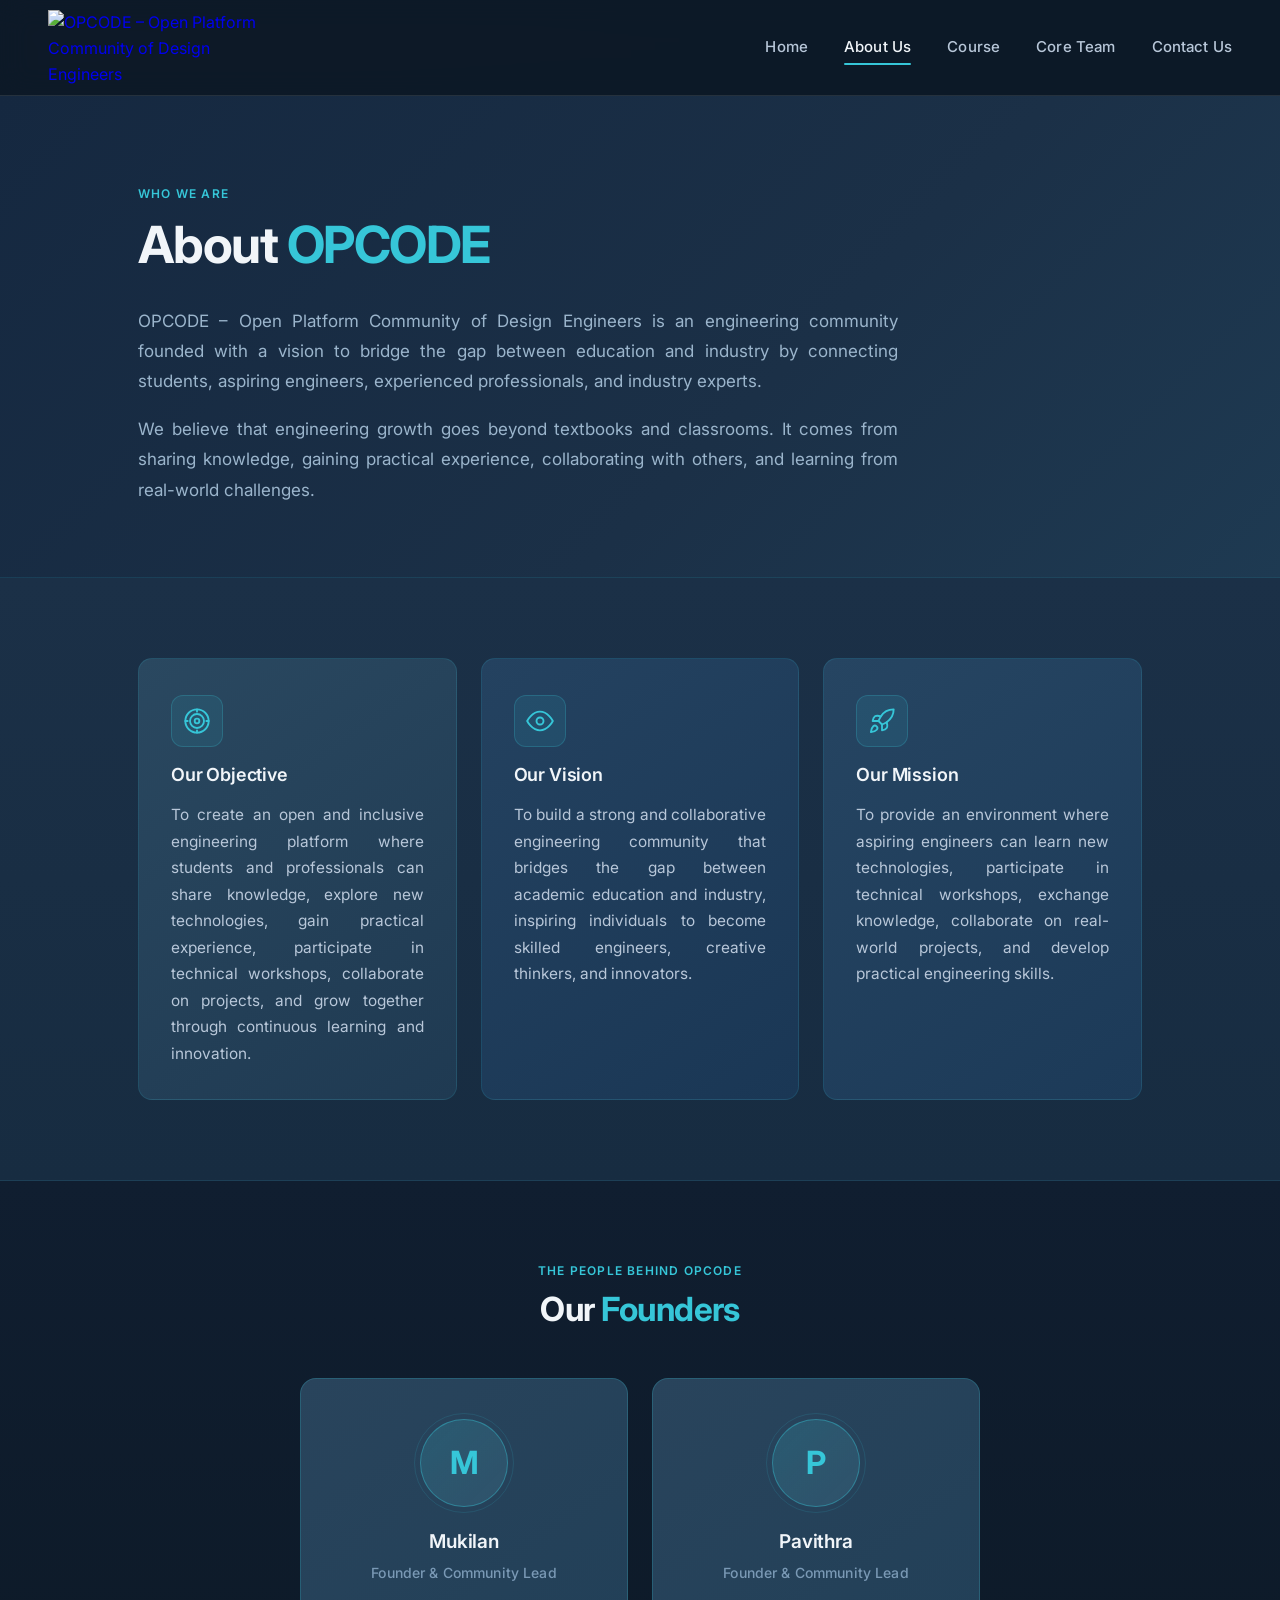
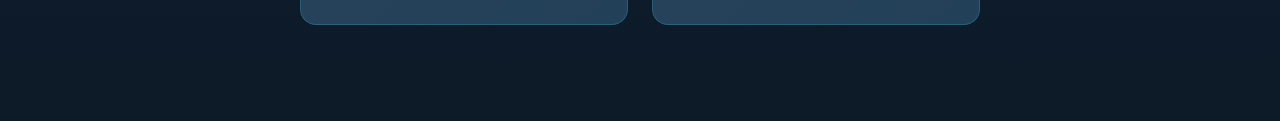
==== about.html @ ceae3b2b "Add files via upload" ====
<!DOCTYPE html>
<html lang="en">
<head>
  <meta charset="UTF-8">
  <meta name="viewport" content="width=device-width, initial-scale=1.0">
  <title>About Us – OPCODE | Open Platform Community of Design Engineers</title>
  <meta name="description" content="Learn about OPCODE – our mission, vision, objective, and the founders behind this engineering community.">

  <!-- Inter Font -->
  <link rel="preconnect" href="https://fonts.googleapis.com">
  <link rel="preconnect" href="https://fonts.gstatic.com" crossorigin>
  <link href="https://fonts.googleapis.com/css2?family=Inter:wght@400;500;600;700&display=swap" rel="stylesheet">

  <!-- Shared Stylesheet -->
  <link rel="stylesheet" href="styles.css">
  <!-- About Page Styles -->
  <link rel="stylesheet" href="about.css">
</head>
<body>

  <!-- ============================================================
       HEADER – Identical to homepage
       ============================================================ -->
  <header class="site-header" id="header">
    <div class="header-container">
      <!-- Logo links back to homepage -->
      <a href="index.html" class="logo-link" aria-label="OPCODE Homepage">
        <img src="assets/opcode-logo-new.png" alt="OPCODE – Open Platform Community of Design Engineers" class="header-logo" width="2172" height="724">
      </a>

      <!-- Desktop Navigation -->
      <nav class="main-nav" aria-label="Main Navigation">
        <ul class="nav-list">
          <li class="nav-item"><a href="index.html" class="nav-link">Home</a></li>
          <li class="nav-item"><a href="about.html" class="nav-link active">About Us</a></li>
          <li class="nav-item"><a href="#course" class="nav-link">Course</a></li>
          <li class="nav-item"><a href="#core-team" class="nav-link">Core Team</a></li>
          <li class="nav-item"><a href="#contact-us" class="nav-link">Contact Us</a></li>
        </ul>
      </nav>

      <!-- Mobile Hamburger Toggle -->
      <button class="mobile-menu-btn" id="mobileMenuBtn" aria-label="Toggle navigation menu" aria-expanded="false" aria-controls="mobileNav">
        <span class="hamburger-bar"></span>
        <span class="hamburger-bar"></span>
        <span class="hamburger-bar"></span>
      </button>
    </div>

    <!-- Mobile Navigation Drawer -->
    <nav class="mobile-nav" id="mobileNav" aria-label="Mobile Navigation" hidden>
      <ul class="mobile-nav-list">
        <li><a href="index.html" class="mobile-nav-link">Home</a></li>
        <li><a href="about.html" class="mobile-nav-link active">About Us</a></li>
        <li><a href="#course" class="mobile-nav-link">Course</a></li>
        <li><a href="#core-team" class="mobile-nav-link">Core Team</a></li>
        <li><a href="#contact-us" class="mobile-nav-link">Contact Us</a></li>
      </ul>
    </nav>
  </header>

  <!-- ============================================================
       MAIN CONTENT
       ============================================================ -->
  <main class="about-main">

    <!-- --------------------------------------------------------
         PAGE HERO – Page title band
         -------------------------------------------------------- -->
    <section class="about-hero" aria-label="About OPCODE">
      <div class="about-container">
        <span class="section-eyebrow">Who We Are</span>
        <h1 class="about-page-title">About <span class="cyan-accent">OPCODE</span></h1>
        <p class="about-intro-text">
          OPCODE – Open Platform Community of Design Engineers is an engineering community founded
          with a vision to bridge the gap between education and industry by connecting students,
          aspiring engineers, experienced professionals, and industry experts.
        </p>
        <p class="about-intro-text">
          We believe that engineering growth goes beyond textbooks and classrooms. It comes from
          sharing knowledge, gaining practical experience, collaborating with others, and learning
          from real-world challenges.
        </p>
      </div>
    </section>

    <!-- --------------------------------------------------------
         OVM CARDS – Objective · Vision · Mission
         -------------------------------------------------------- -->
    <section class="ovm-section" aria-label="Our Objective, Vision and Mission">
      <div class="about-container">
        <div class="ovm-grid">

          <!-- Objective -->
          <article class="ovm-card">
            <div class="ovm-icon-wrap" aria-hidden="true">
              <!-- Target / Crosshair icon -->
              <svg xmlns="http://www.w3.org/2000/svg" viewBox="0 0 24 24" fill="none" stroke="currentColor" stroke-width="1.6" stroke-linecap="round" stroke-linejoin="round" width="28" height="28">
                <circle cx="12" cy="12" r="10"/>
                <circle cx="12" cy="12" r="6"/>
                <circle cx="12" cy="12" r="2"/>
                <line x1="12" y1="2" x2="12" y2="4"/>
                <line x1="12" y1="20" x2="12" y2="22"/>
                <line x1="2" y1="12" x2="4" y2="12"/>
                <line x1="20" y1="12" x2="22" y2="12"/>
              </svg>
            </div>
            <h2 class="ovm-heading">Our Objective</h2>
            <p class="ovm-body">
              To create an open and inclusive engineering platform where students and professionals
              can share knowledge, explore new technologies, gain practical experience, participate
              in technical workshops, collaborate on projects, and grow together through continuous
              learning and innovation.
            </p>
          </article>

          <!-- Vision -->
          <article class="ovm-card">
            <div class="ovm-icon-wrap" aria-hidden="true">
              <!-- Eye / Vision icon -->
              <svg xmlns="http://www.w3.org/2000/svg" viewBox="0 0 24 24" fill="none" stroke="currentColor" stroke-width="1.6" stroke-linecap="round" stroke-linejoin="round" width="28" height="28">
                <path d="M1 12s4-8 11-8 11 8 11 8-4 8-11 8-11-8-11-8z"/>
                <circle cx="12" cy="12" r="3"/>
              </svg>
            </div>
            <h2 class="ovm-heading">Our Vision</h2>
            <p class="ovm-body">
              To build a strong and collaborative engineering community that bridges the gap between
              academic education and industry, inspiring individuals to become skilled engineers,
              creative thinkers, and innovators.
            </p>
          </article>

          <!-- Mission -->
          <article class="ovm-card">
            <div class="ovm-icon-wrap" aria-hidden="true">
              <!-- Rocket / Mission icon -->
              <svg xmlns="http://www.w3.org/2000/svg" viewBox="0 0 24 24" fill="none" stroke="currentColor" stroke-width="1.6" stroke-linecap="round" stroke-linejoin="round" width="28" height="28">
                <path d="M4.5 16.5c-1.5 1.26-2 5-2 5s3.74-.5 5-2c.71-.84.7-2.13-.09-2.91a2.18 2.18 0 0 0-2.91-.09z"/>
                <path d="m12 15-3-3a22 22 0 0 1 2-3.95A12.88 12.88 0 0 1 22 2c0 2.72-.78 7.5-6 11a22.35 22.35 0 0 1-4 2z"/>
                <path d="M9 12H4s.55-3.03 2-4c1.62-1.08 5 0 5 0"/>
                <path d="M12 15v5s3.03-.55 4-2c1.08-1.62 0-5 0-5"/>
              </svg>
            </div>
            <h2 class="ovm-heading">Our Mission</h2>
            <p class="ovm-body">
              To provide an environment where aspiring engineers can learn new technologies,
              participate in technical workshops, exchange knowledge, collaborate on real-world
              projects, and develop practical engineering skills.
            </p>
          </article>

        </div>
      </div>
    </section>

    <!-- --------------------------------------------------------
         FOUNDERS SECTION
         -------------------------------------------------------- -->
    <section class="founders-section" aria-label="Our Founders">
      <div class="about-container">
        <div class="section-label-row">
          <span class="section-eyebrow">The People Behind OPCODE</span>
          <h2 class="section-title">Our <span class="cyan-accent">Founders</span></h2>
        </div>

        <div class="founders-grid">

          <!-- Founder 1 -->
          <article class="founder-card">
            <div class="founder-avatar" aria-hidden="true">
              <span class="founder-initials">M</span>
              <!-- Subtle circuit ring decoration -->
              <div class="avatar-ring"></div>
            </div>
            <div class="founder-info">
              <h3 class="founder-name">Mukilan</h3>
              <span class="founder-role">Founder &amp; Community Lead</span>
            </div>
          </article>

          <!-- Founder 2 -->
          <article class="founder-card">
            <div class="founder-avatar" aria-hidden="true">
              <span class="founder-initials">P</span>
              <div class="avatar-ring"></div>
            </div>
            <div class="founder-info">
              <h3 class="founder-name">Pavithra</h3>
              <span class="founder-role">Founder &amp; Community Lead</span>
            </div>
          </article>

        </div>
      </div>
    </section>

  </main>

  <!-- JavaScript (shared – handles mobile nav) -->
  <script src="script.js"></script>
</body>
</html>
---- styles.css ----
/* ==========================================================================
   OPCODE – Open Platform Community of Design Engineers
   Simple, Neat, Minimal & Premium Dark Navy Theme
   Interactive 3-Image PCB Gallery with Realistic Travelling Electric Sparks
   ========================================================================== */

/* --------------------------------------------------------------------------
   Design Tokens
   -------------------------------------------------------------------------- */
:root {
  /* Deep Navy & Slate Blue Palette */
  --bg-main: #101E30;
  --bg-navy-deep: #0D1A28;
  --bg-section: #1B3047;
  --bg-card: #29445C;
  --bg-header: rgba(13, 26, 40, 0.94);

  /* Cyan Accents */
  --accent-cyan: #36C6D8;
  --accent-cyan-bright: #4DD9EA;
  --accent-blue-soft: #7EC8E3;
  --border-subtle: rgba(255, 255, 255, 0.1);
  --border-cyan-subtle: rgba(54, 198, 216, 0.28);

  /* Typography Colors */
  --text-white: #F1F5F9;
  --text-slate: #B8C7D9;
  --text-muted: #9BB5CC;
  --text-dim: #7A99B5;

  /* Fonts */
  --font-sans: 'Inter', -apple-system, BlinkMacSystemFont, 'Segoe UI', Roboto, Helvetica, Arial, sans-serif;
  --font-mono: 'JetBrains Mono', monospace;

  /* Transitions */
  --transition-fast: 0.18s ease;
  --transition-normal: 0.25s ease;
  --transition-smooth: 0.35s cubic-bezier(0.16, 1, 0.3, 1);

  /* Brand Logo Sizing (Easily configured in one central spot) */
  --logo-height-desktop: 74px;
  --logo-height-tablet: 58px;
  --logo-height-mobile: 48px;
}

/* --------------------------------------------------------------------------
   Reset & Base Styles
   -------------------------------------------------------------------------- */
*, *::before, *::after {
  box-sizing: border-box;
  margin: 0;
  padding: 0;
}

html {
  font-size: 16px;
  scroll-behavior: smooth;
  background-color: var(--bg-main);
  color: var(--text-slate);
  font-family: var(--font-sans);
  -webkit-font-smoothing: antialiased;
  -moz-osx-font-smoothing: grayscale;
}

body {
  background: linear-gradient(160deg, #101E30 0%, #0D1A28 60%, #0a1520 100%);
  min-height: 100vh;
  position: relative;
  overflow-x: hidden;
  line-height: 1.6;
}

/* --------------------------------------------------------------------------
   Header & Navigation
   -------------------------------------------------------------------------- */
.site-header {
  position: sticky;
  top: 0;
  z-index: 100;
  background: var(--bg-header);
  backdrop-filter: blur(14px);
  -webkit-backdrop-filter: blur(14px);
  border-bottom: 1px solid var(--border-subtle);
  transition: border-color var(--transition-normal), background-color var(--transition-normal);
}

.site-header.scrolled {
  border-bottom-color: rgba(54, 198, 216, 0.15);
  background: rgba(10, 20, 32, 0.97);
}

.header-container {
  max-width: 1320px;
  margin: 0 auto;
  padding: 0.65rem 3rem;
  display: flex;
  align-items: center;
  justify-content: space-between;
  gap: 2rem;
}

/* Logo: Prominent, large display preserving exact original proportions */
.logo-link {
  display: inline-flex;
  align-items: center;
  text-decoration: none;
  outline: none;
  flex-shrink: 0;
}

.header-logo {
  height: var(--logo-height-desktop);
  width: auto;
  max-width: 100%;
  object-fit: contain;
  display: block;
  transition: opacity var(--transition-fast), filter var(--transition-fast);
}

.header-logo:hover {
  opacity: 0.95;
  filter: drop-shadow(0 0 12px rgba(0, 240, 255, 0.35));
}

.logo-link:focus-visible {
  outline: 2px solid var(--accent-cyan);
  outline-offset: 4px;
  border-radius: 4px;
}

/* Desktop Navigation: Single clean horizontal row */
.main-nav {
  display: flex;
  align-items: center;
}

.nav-list {
  display: flex;
  list-style: none;
  gap: 2.25rem;
  align-items: center;
}

.nav-link {
  color: var(--text-slate);
  text-decoration: none;
  font-size: 0.9375rem;
  font-weight: 500;
  letter-spacing: 0.01em;
  padding: 0.4rem 0;
  position: relative;
  transition: color var(--transition-fast);
}

.nav-link::after {
  content: '';
  position: absolute;
  bottom: -2px;
  left: 0;
  width: 0;
  height: 2px;
  background-color: var(--accent-cyan);
  transition: width var(--transition-normal);
  border-radius: 1px;
}

.nav-link:hover {
  color: var(--text-white);
}

.nav-link:hover::after,
.nav-link.active::after {
  width: 100%;
}

.nav-link.active {
  color: var(--text-white);
}

.nav-link:focus-visible {
  outline: 2px solid var(--accent-cyan);
  outline-offset: 4px;
  border-radius: 2px;
}

/* Mobile Hamburger Button */
.mobile-menu-btn {
  display: none;
  background: transparent;
  border: 1px solid var(--border-subtle);
  border-radius: 6px;
  padding: 0.5rem;
  cursor: pointer;
  width: 40px;
  height: 40px;
  flex-direction: column;
  justify-content: space-around;
  align-items: center;
  transition: border-color var(--transition-fast);
}

.mobile-menu-btn:hover {
  border-color: var(--accent-cyan);
}

.mobile-menu-btn:focus-visible {
  outline: 2px solid var(--accent-cyan);
  outline-offset: 2px;
}

.hamburger-bar {
  display: block;
  width: 20px;
  height: 2px;
  background-color: var(--text-white);
  transition: transform var(--transition-normal), opacity var(--transition-normal);
  border-radius: 2px;
}

.mobile-menu-btn.open .hamburger-bar:nth-child(1) {
  transform: translateY(6.5px) rotate(45deg);
}

.mobile-menu-btn.open .hamburger-bar:nth-child(2) {
  opacity: 0;
}

.mobile-menu-btn.open .hamburger-bar:nth-child(3) {
  transform: translateY(-6.5px) rotate(-45deg);
}

/* Mobile Navigation Drawer */
.mobile-nav {
  display: none;
  background: rgba(13, 26, 40, 0.99);
  border-bottom: 1px solid var(--border-subtle);
  backdrop-filter: blur(16px);
  -webkit-backdrop-filter: blur(16px);
  padding: 1.25rem 2rem 1.75rem;
}

.mobile-nav-list {
  list-style: none;
  display: flex;
  flex-direction: column;
  gap: 1.1rem;
}

.mobile-nav-link {
  color: var(--text-slate);
  text-decoration: none;
  font-size: 1.05rem;
  font-weight: 500;
  display: block;
  padding: 0.35rem 0;
  transition: color var(--transition-fast);
}

.mobile-nav-link:hover,
.mobile-nav-link.active {
  color: var(--accent-cyan);
}

/* --------------------------------------------------------------------------
   Hero Section: Clean Two-Column Layout
   -------------------------------------------------------------------------- */
.hero-section {
  position: relative;
  min-height: calc(100vh - 84px);
  display: flex;
  align-items: center;
  padding: 4.5rem 3rem 6rem;
  background: linear-gradient(145deg, #101E30 0%, #152840 45%, #1B3047 100%);
}

.hero-container {
  max-width: 1320px;
  margin: 0 auto;
  width: 100%;
  display: grid;
  grid-template-columns: 1.02fr 1fr;
  gap: 4.5rem;
  align-items: center;
}

/* Left Column: Editorial & Info (Preserved) */
.hero-content {
  display: flex;
  flex-direction: column;
  gap: 1.35rem;
}

.hero-welcome {
  font-size: 0.8125rem;
  font-weight: 600;
  letter-spacing: 0.06em;
  text-transform: uppercase;
  color: var(--accent-blue-soft);
  display: inline-block;
}

.hero-heading {
  font-size: clamp(2.35rem, 3.6vw, 3.4rem);
  font-weight: 700;
  line-height: 1.18;
  letter-spacing: -0.025em;
  color: var(--text-white);
}

.cyan-accent {
  color: var(--accent-cyan);
  font-weight: 700;
}

.hero-org-name {
  font-size: clamp(1.05rem, 1.25vw, 1.1875rem);
  font-weight: 600;
  color: var(--text-slate);
  letter-spacing: 0.01em;
  line-height: 1.45;
}

.hero-intro {
  font-size: 1.0625rem;
  font-weight: 400;
  line-height: 1.72;
  color: var(--text-muted);
  max-width: 560px;
  text-align: justify;
  text-justify: inter-word;
}

/* --------------------------------------------------------------------------
   Right Column: Interactive 3-Image PCB Gallery
   -------------------------------------------------------------------------- */
.hero-visual {
  display: flex;
  justify-content: center;
  align-items: center;
  width: 100%;
}

.pcb-gallery-container {
  width: 100%;
  max-width: 620px;
  display: flex;
  flex-direction: column;
  gap: 1rem;
  perspective: 1100px;
}

/* Featured Large PCB Frame (Supports Interactive 3D Perspective Tilt) */
.pcb-featured-frame {
  position: relative;
  width: 100%;
  border-radius: 16px;
  border: 1px solid rgba(54, 198, 216, 0.18);
  background: #1B3047;
  box-shadow: 0 20px 50px rgba(0, 0, 0, 0.55), 0 0 0 1px rgba(54, 198, 216, 0.06);
  overflow: hidden;
  transform-style: preserve-3d;
  will-change: transform, box-shadow;
  transition: border-color var(--transition-normal), box-shadow var(--transition-normal);
}

.pcb-featured-frame:hover {
  border-color: rgba(54, 198, 216, 0.38);
  box-shadow: 0 24px 60px rgba(0, 0, 0, 0.6), 0 0 0 1px rgba(54, 198, 216, 0.14);
}

.pcb-viewport {
  position: relative;
  width: 100%;
  aspect-ratio: 16 / 10;
  overflow: hidden;
  background-color: #0f1e2e;
}

/* Featured Photograph with Smooth Crossfade */
.pcb-photograph {
  display: block;
  width: 100%;
  height: 100%;
  object-fit: cover;
  object-position: center;
  pointer-events: none;
  user-select: none;
  -webkit-user-drag: none;
  transition: opacity var(--transition-smooth), transform 0.4s ease;
}

.pcb-photograph.fade-out {
  opacity: 0.15;
  transform: scale(0.99);
}

/* SVG Overlays - Synchronously mapped for each PCB */
.pcb-overlay {
  position: absolute;
  inset: 0;
  width: 100%;
  height: 100%;
  pointer-events: none;
  z-index: 2;
  opacity: 0;
  visibility: hidden;
  transition: opacity var(--transition-smooth), visibility var(--transition-smooth);
}

.pcb-overlay.active {
  opacity: 1;
  visibility: visible;
}

/* --------------------------------------------------------------------------
   REALISTIC ELECTRIC CURRENT & SPARK ANIMATIONS
   - Layer 1: Circuit track brightening wave (illuminates copper as spark passes)
   - Layer 2: Glowing cyan light trail behind each spark
   - Layer 3: Concentrated white electric spark head
   - Layer 4: Occasional small electrical sparks at circuit junctions
   -------------------------------------------------------------------------- */

/* Layer 1: Circuit Track Brightening Wave (Req 5) */
.spark-wave {
  stroke-dasharray: 85 700;
  stroke-dashoffset: 85;
  opacity: 0;
  will-change: stroke-dashoffset, opacity;
}

/* Layer 2: Glowing Light Trail (Req 6) */
.spark-trail {
  stroke-dasharray: 45 740;
  stroke-dashoffset: 85;
  opacity: 0;
  will-change: stroke-dashoffset, opacity;
}

/* Layer 3: Concentrated White Spark Core Head (Req 1, 2, 7) */
.spark-head {
  stroke-dasharray: 14 771;
  stroke-dashoffset: 85;
  opacity: 0;
  will-change: stroke-dashoffset, opacity;
}

/* Forward Travelling Sparks (Outward along circuit tracks) */
@keyframes sparkFlowOut {
  0% {
    stroke-dashoffset: 85;
    opacity: 0;
  }
  6% {
    opacity: 0.95;
  }
  80% {
    opacity: 0.95;
  }
  100% {
    stroke-dashoffset: -560;
    opacity: 0;
  }
}

/* Reverse Travelling Sparks (Inward signals into chips) */
@keyframes sparkFlowIn {
  0% {
    stroke-dashoffset: -560;
    opacity: 0;
  }
  6% {
    opacity: 0.95;
  }
  80% {
    opacity: 0.95;
  }
  100% {
    stroke-dashoffset: 85;
    opacity: 0;
  }
}

/* Staggered Independent Speeds & Delays across 10 Circuit Paths (Req 3, 4, 8) */
.s1 { animation: sparkFlowOut 2.4s cubic-bezier(0.25, 0.1, 0.25, 1) infinite; animation-delay: -0.4s; }
.s2 { animation: sparkFlowOut 2.8s cubic-bezier(0.25, 0.1, 0.25, 1) infinite; animation-delay: -1.6s; }
.s3 { animation: sparkFlowOut 3.1s cubic-bezier(0.25, 0.1, 0.25, 1) infinite; animation-delay: -0.8s; }
.s4 { animation: sparkFlowOut 2.5s cubic-bezier(0.25, 0.1, 0.25, 1) infinite; animation-delay: -2.0s; }
.s5-rev { animation: sparkFlowIn 2.7s cubic-bezier(0.25, 0.1, 0.25, 1) infinite; animation-delay: -0.3s; }
.s6 { animation: sparkFlowOut 2.2s cubic-bezier(0.25, 0.1, 0.25, 1) infinite; animation-delay: -1.2s; }
.s7 { animation: sparkFlowOut 3.3s cubic-bezier(0.25, 0.1, 0.25, 1) infinite; animation-delay: -1.9s; }
.s8 { animation: sparkFlowOut 2.9s cubic-bezier(0.25, 0.1, 0.25, 1) infinite; animation-delay: -0.6s; }
.s9 { animation: sparkFlowOut 2.6s cubic-bezier(0.25, 0.1, 0.25, 1) infinite; animation-delay: -1.4s; }
.s10-rev { animation: sparkFlowIn 3.0s cubic-bezier(0.25, 0.1, 0.25, 1) infinite; animation-delay: -2.3s; }

/* Layer 4: Occasional Electrical Sparks at Selected Circuit Junctions (Req 9) */
.junction-spark {
  transform-box: fill-box;
  transform-origin: center;
  opacity: 0;
  will-change: transform, opacity;
}

@keyframes junctionArcFlash {
  0%, 78%, 100% {
    opacity: 0;
    transform: scale(0.2) rotate(0deg);
  }
  80% {
    opacity: 0.95;
    transform: scale(1.4) rotate(15deg);
    filter: drop-shadow(0 0 6px #00f0ff) drop-shadow(0 0 2px #ffffff);
  }
  83% {
    opacity: 0.35;
    transform: scale(0.7) rotate(30deg);
  }
  86% {
    opacity: 1;
    transform: scale(1.6) rotate(45deg);
    filter: drop-shadow(0 0 8px #00f0ff);
  }
  90% {
    opacity: 0;
    transform: scale(0.3) rotate(60deg);
  }
}

.js-1 { animation: junctionArcFlash 3.2s ease-in-out infinite -0.6s; }
.js-2 { animation: junctionArcFlash 4.1s ease-in-out infinite -2.1s; }
.js-3 { animation: junctionArcFlash 2.9s ease-in-out infinite -1.3s; }
.js-4 { animation: junctionArcFlash 4.8s ease-in-out infinite -3.4s; }
.js-5 { animation: junctionArcFlash 3.7s ease-in-out infinite -0.9s; }
.js-6 { animation: junctionArcFlash 5.2s ease-in-out infinite -2.7s; }

/* --------------------------------------------------------------------------
   Horizontal Row of Three Small Image Thumbnails (Clean & Image-Only)
   -------------------------------------------------------------------------- */
.pcb-thumbnails-row {
  display: grid;
  grid-template-columns: repeat(3, 1fr);
  gap: 0.85rem;
  width: 100%;
}

.pcb-thumbnail {
  background: rgba(27, 48, 71, 0.9);
  border: 1.5px solid rgba(255, 255, 255, 0.1);
  border-radius: 10px;
  padding: 4px;
  cursor: pointer;
  display: block;
  width: 100%;
  outline: none;
  transition: border-color var(--transition-fast), transform var(--transition-fast), box-shadow var(--transition-fast), background-color var(--transition-fast);
  position: relative;
  overflow: hidden;
}

.thumb-media {
  width: 100%;
  aspect-ratio: 16 / 10;
  border-radius: 6px;
  overflow: hidden;
  position: relative;
  background-color: #0f1e2e;
}

.thumb-img {
  width: 100%;
  height: 100%;
  object-fit: cover;
  display: block;
  filter: brightness(0.8);
  transition: transform 0.25s ease, filter 0.25s ease;
}

.pcb-thumbnail:hover {
  border-color: rgba(0, 240, 255, 0.45);
  transform: translateY(-2px);
  box-shadow: 0 6px 18px rgba(0, 0, 0, 0.45);
}

.pcb-thumbnail:hover .thumb-img {
  filter: brightness(1.02);
  transform: scale(1.03);
}

/* Selected Thumbnail Highlighted with Thin Cyan Border */
.pcb-thumbnail.active {
  border-color: var(--accent-cyan-bright);
  box-shadow: 0 0 16px rgba(54, 198, 216, 0.35), inset 0 0 6px rgba(54, 198, 216, 0.1);
  background: rgba(54, 198, 216, 0.06);
}

.pcb-thumbnail.active .thumb-img {
  filter: brightness(1.08);
}

.pcb-thumbnail:focus-visible {
  outline: 2px solid var(--accent-cyan);
  outline-offset: 3px;
}

/* --------------------------------------------------------------------------
   Accessibility: Prefers-Reduced-Motion Support
   -------------------------------------------------------------------------- */
@media (prefers-reduced-motion: reduce) {
  .spark-wave,
  .spark-trail,
  .spark-head,
  .junction-spark,
  .s1, .s2, .s3, .s4, .s5-rev, .s6, .s7, .s8, .s9, .s10-rev,
  .js-1, .js-2, .js-3, .js-4, .js-5, .js-6 {
    animation: none !important;
  }

  .spark-trail {
    stroke-dashoffset: 0;
    opacity: 0.45;
  }

  .spark-head {
    stroke-dashoffset: 0;
    opacity: 0.6;
  }

  .junction-spark {
    opacity: 0.4;
    transform: scale(1);
  }
}

/* --------------------------------------------------------------------------
   Responsive Design Breakpoints
   -------------------------------------------------------------------------- */
@media (max-width: 1100px) {
  .header-container {
    padding: 0.85rem 2rem;
  }

  .hero-section {
    padding: 3.5rem 2rem 5rem;
  }

  .hero-container {
    grid-template-columns: 1fr;
    gap: 3.5rem;
  }

  .hero-content {
    max-width: 680px;
  }

  .pcb-gallery-container {
    max-width: 680px;
  }
}

@media (max-width: 768px) {
  .header-container {
    padding: 0.65rem 1.5rem;
  }

  .header-logo {
    height: var(--logo-height-tablet);
  }

  .main-nav {
    display: none;
  }

  .mobile-menu-btn {
    display: flex;
  }

  .mobile-nav {
    display: block;
  }

  .hero-section {
    padding: 2.5rem 1.5rem 4.5rem;
  }

  .hero-heading {
    font-size: clamp(2rem, 6.5vw, 2.5rem);
  }

  .hero-org-name {
    font-size: 1rem;
  }

  .hero-intro {
    font-size: 0.9875rem;
  }

  .pcb-thumbnails-row {
    gap: 0.65rem;
  }
}

@media (max-width: 480px) {
  .header-container {
    padding: 0.6rem 1rem;
  }

  .header-logo {
    height: var(--logo-height-mobile);
  }

  .hero-section {
    padding: 2rem 1rem 3.5rem;
  }

  .hero-heading {
    font-size: 1.85rem;
  }

  .pcb-thumbnail {
    padding: 3px;
    border-radius: 8px;
  }
}
---- about.css ----
/* ==========================================================================
   OPCODE – About Us Page Styles
   Extends styles.css – do not duplicate base resets or design tokens here.
   ========================================================================== */

/* --------------------------------------------------------------------------
   Page Layout Wrapper
   -------------------------------------------------------------------------- */
.about-main {
  min-height: calc(100vh - 84px);
  background: linear-gradient(170deg, #101E30 0%, #0D1A28 55%, #101E30 100%);
}

.about-container {
  max-width: 1100px;
  margin: 0 auto;
  padding: 0 3rem;
}

/* --------------------------------------------------------------------------
   Shared Typography Helpers
   -------------------------------------------------------------------------- */
.section-eyebrow {
  display: inline-block;
  font-size: 0.75rem;
  font-weight: 600;
  letter-spacing: 0.1em;
  text-transform: uppercase;
  color: var(--accent-cyan);
  margin-bottom: 0.6rem;
}

.section-label-row {
  display: flex;
  flex-direction: column;
  align-items: center;
  text-align: center;
  margin-bottom: 3rem;
}

.section-title {
  font-size: clamp(1.75rem, 2.6vw, 2.4rem);
  font-weight: 700;
  color: var(--text-white);
  letter-spacing: -0.02em;
  line-height: 1.2;
}

/* --------------------------------------------------------------------------
   About Hero – Page Introduction
   -------------------------------------------------------------------------- */
.about-hero {
  padding: 5.5rem 0 4.5rem;
  background: linear-gradient(135deg, #152840 0%, #1B3047 60%, #1E3A52 100%);
  border-bottom: 1px solid rgba(54, 198, 216, 0.14);
}

.about-hero .about-container {
  display: flex;
  flex-direction: column;
  gap: 0;
}

.about-hero .section-eyebrow {
  margin-bottom: 0.75rem;
}

.about-page-title {
  font-size: clamp(2.4rem, 4vw, 3.6rem);
  font-weight: 700;
  color: var(--text-white);
  letter-spacing: -0.03em;
  line-height: 1.15;
  margin-bottom: 2rem;
}

.about-intro-text {
  font-size: 1.0625rem;
  font-weight: 400;
  line-height: 1.78;
  color: var(--text-muted);
  max-width: 760px;
  text-align: justify;
  text-justify: inter-word;
}

.about-intro-text + .about-intro-text {
  margin-top: 1.1rem;
}

/* --------------------------------------------------------------------------
   OVM Section – Objective, Vision, Mission
   -------------------------------------------------------------------------- */
.ovm-section {
  padding: 5rem 0;
  background: linear-gradient(180deg, #1B3047 0%, #172C41 100%);
  border-bottom: 1px solid rgba(54, 198, 216, 0.1);
}

.ovm-grid {
  display: grid;
  grid-template-columns: repeat(3, 1fr);
  gap: 1.5rem;
}

/* Each card gets a subtle distinct tone while staying in the blue family */
.ovm-card {
  background: linear-gradient(145deg, #29445C 0%, #224058 100%);
  border: 1px solid rgba(54, 198, 216, 0.14);
  border-radius: 14px;
  padding: 2.25rem 2rem 2rem;
  display: flex;
  flex-direction: column;
  gap: 1rem;
  transition: border-color var(--transition-normal), box-shadow var(--transition-normal), transform var(--transition-normal);
}

.ovm-card:hover {
  border-color: rgba(54, 198, 216, 0.38);
  box-shadow: 0 10px 36px rgba(0, 0, 0, 0.4), 0 0 0 1px rgba(54, 198, 216, 0.1);
  transform: translateY(-4px);
}

/* Distinct per-card subtle tint */
.ovm-card:nth-child(1) {
  background: linear-gradient(145deg, #2A4860 0%, #1F3A52 100%);
}
.ovm-card:nth-child(2) {
  background: linear-gradient(145deg, #244260 0%, #1A3755 100%);
}
.ovm-card:nth-child(3) {
  background: linear-gradient(145deg, #264562 0%, #1C3A58 100%);
}

/* Icon Container */
.ovm-icon-wrap {
  width: 52px;
  height: 52px;
  border-radius: 12px;
  background: rgba(54, 198, 216, 0.1);
  border: 1px solid rgba(54, 198, 216, 0.22);
  display: flex;
  align-items: center;
  justify-content: center;
  color: var(--accent-cyan);
  flex-shrink: 0;
  transition: background var(--transition-normal), border-color var(--transition-normal);
}

.ovm-card:hover .ovm-icon-wrap {
  background: rgba(54, 198, 216, 0.17);
  border-color: rgba(54, 198, 216, 0.4);
}

.ovm-heading {
  font-size: 1.125rem;
  font-weight: 600;
  color: var(--text-white);
  letter-spacing: -0.01em;
  line-height: 1.3;
}

.ovm-body {
  font-size: 0.9625rem;
  font-weight: 400;
  line-height: 1.72;
  color: var(--text-slate);
  text-align: justify;
  text-justify: inter-word;
}

/* --------------------------------------------------------------------------
   Founders Section
   -------------------------------------------------------------------------- */
.founders-section {
  padding: 5rem 0 6rem;
  background: linear-gradient(180deg, #101E30 0%, #0D1A28 100%);
}

.founders-grid {
  display: grid;
  grid-template-columns: repeat(2, 1fr);
  gap: 1.5rem;
  max-width: 680px;
  margin: 0 auto;
}

/* Founder Card – steel-blue with cyan accent border */
.founder-card {
  background: linear-gradient(145deg, #29445C 0%, #224058 100%);
  border: 1px solid rgba(54, 198, 216, 0.22);
  border-radius: 16px;
  padding: 2.5rem 2rem;
  display: flex;
  flex-direction: column;
  align-items: center;
  text-align: center;
  gap: 1.25rem;
  transition: border-color var(--transition-normal), box-shadow var(--transition-normal), transform var(--transition-normal);
}

.founder-card:hover {
  border-color: rgba(54, 198, 216, 0.5);
  box-shadow: 0 10px 36px rgba(0, 0, 0, 0.45), 0 0 24px rgba(54, 198, 216, 0.1);
  transform: translateY(-4px);
}

/* Avatar – elegant initials placeholder */
.founder-avatar {
  position: relative;
  width: 88px;
  height: 88px;
  display: flex;
  align-items: center;
  justify-content: center;
  flex-shrink: 0;
}

.founder-initials {
  width: 88px;
  height: 88px;
  border-radius: 50%;
  background: linear-gradient(135deg, rgba(54, 198, 216, 0.18) 0%, rgba(126, 200, 227, 0.12) 100%);
  border: 1.5px solid rgba(54, 198, 216, 0.4);
  display: flex;
  align-items: center;
  justify-content: center;
  font-size: 2rem;
  font-weight: 700;
  color: var(--accent-cyan);
  letter-spacing: 0;
  position: relative;
  z-index: 1;
  transition: border-color var(--transition-normal), background var(--transition-normal);
}

.founder-card:hover .founder-initials {
  border-color: rgba(54, 198, 216, 0.65);
  background: linear-gradient(135deg, rgba(54, 198, 216, 0.24) 0%, rgba(126, 200, 227, 0.16) 100%);
}

/* Decorative outer ring */
.avatar-ring {
  position: absolute;
  inset: -6px;
  border-radius: 50%;
  border: 1px solid rgba(54, 198, 216, 0.14);
  pointer-events: none;
  transition: border-color var(--transition-normal);
}

.founder-card:hover .avatar-ring {
  border-color: rgba(54, 198, 216, 0.3);
}

/* Founder Text */
.founder-info {
  display: flex;
  flex-direction: column;
  gap: 0.3rem;
}

.founder-name {
  font-size: 1.1875rem;
  font-weight: 600;
  color: var(--text-white);
  letter-spacing: -0.01em;
}

.founder-role {
  font-size: 0.875rem;
  font-weight: 500;
  color: var(--text-dim);
  letter-spacing: 0.01em;
}

/* --------------------------------------------------------------------------
   Responsive Breakpoints
   -------------------------------------------------------------------------- */
@media (max-width: 1100px) {
  .about-container {
    padding: 0 2rem;
  }

  .ovm-grid {
    grid-template-columns: repeat(3, 1fr);
    gap: 1.25rem;
  }
}

@media (max-width: 860px) {
  .ovm-grid {
    grid-template-columns: 1fr;
    max-width: 540px;
    margin: 0 auto;
  }

  .founders-grid {
    grid-template-columns: repeat(2, 1fr);
    max-width: 480px;
  }

  .about-hero {
    padding: 4rem 0 3rem;
  }

  .ovm-section {
    padding: 4rem 0;
  }

  .founders-section {
    padding: 4rem 0 5rem;
  }
}

@media (max-width: 600px) {
  .about-container {
    padding: 0 1.5rem;
  }

  .about-page-title {
    font-size: 2.1rem;
  }

  .about-intro-text {
    font-size: 1rem;
  }

  .about-hero {
    padding: 3rem 0 2.5rem;
  }

  .ovm-section,
  .founders-section {
    padding: 3rem 0;
  }

  .ovm-grid {
    gap: 1rem;
  }

  .ovm-card {
    padding: 1.75rem 1.5rem;
  }

  .founders-grid {
    grid-template-columns: 1fr;
    max-width: 320px;
  }

  .founders-section {
    padding-bottom: 4rem;
  }
}

@media (max-width: 400px) {
  .about-container {
    padding: 0 1rem;
  }
}
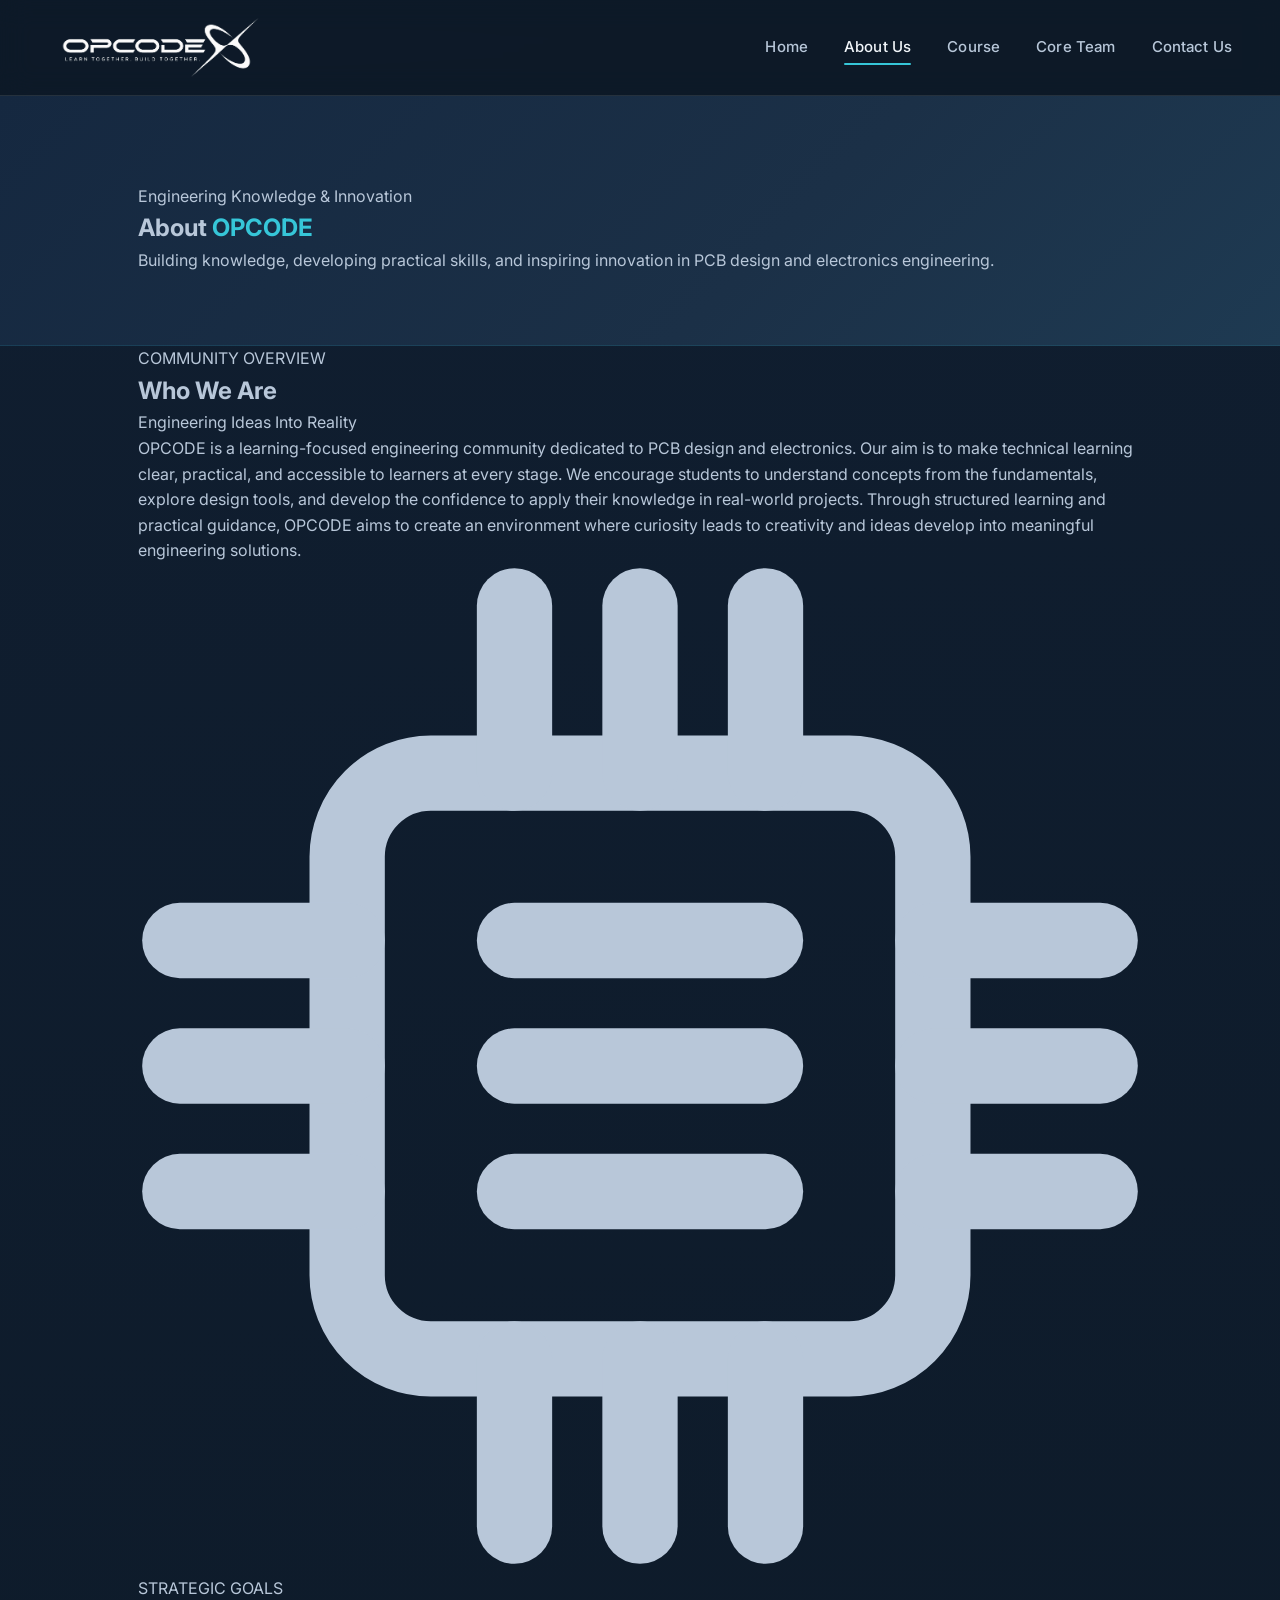
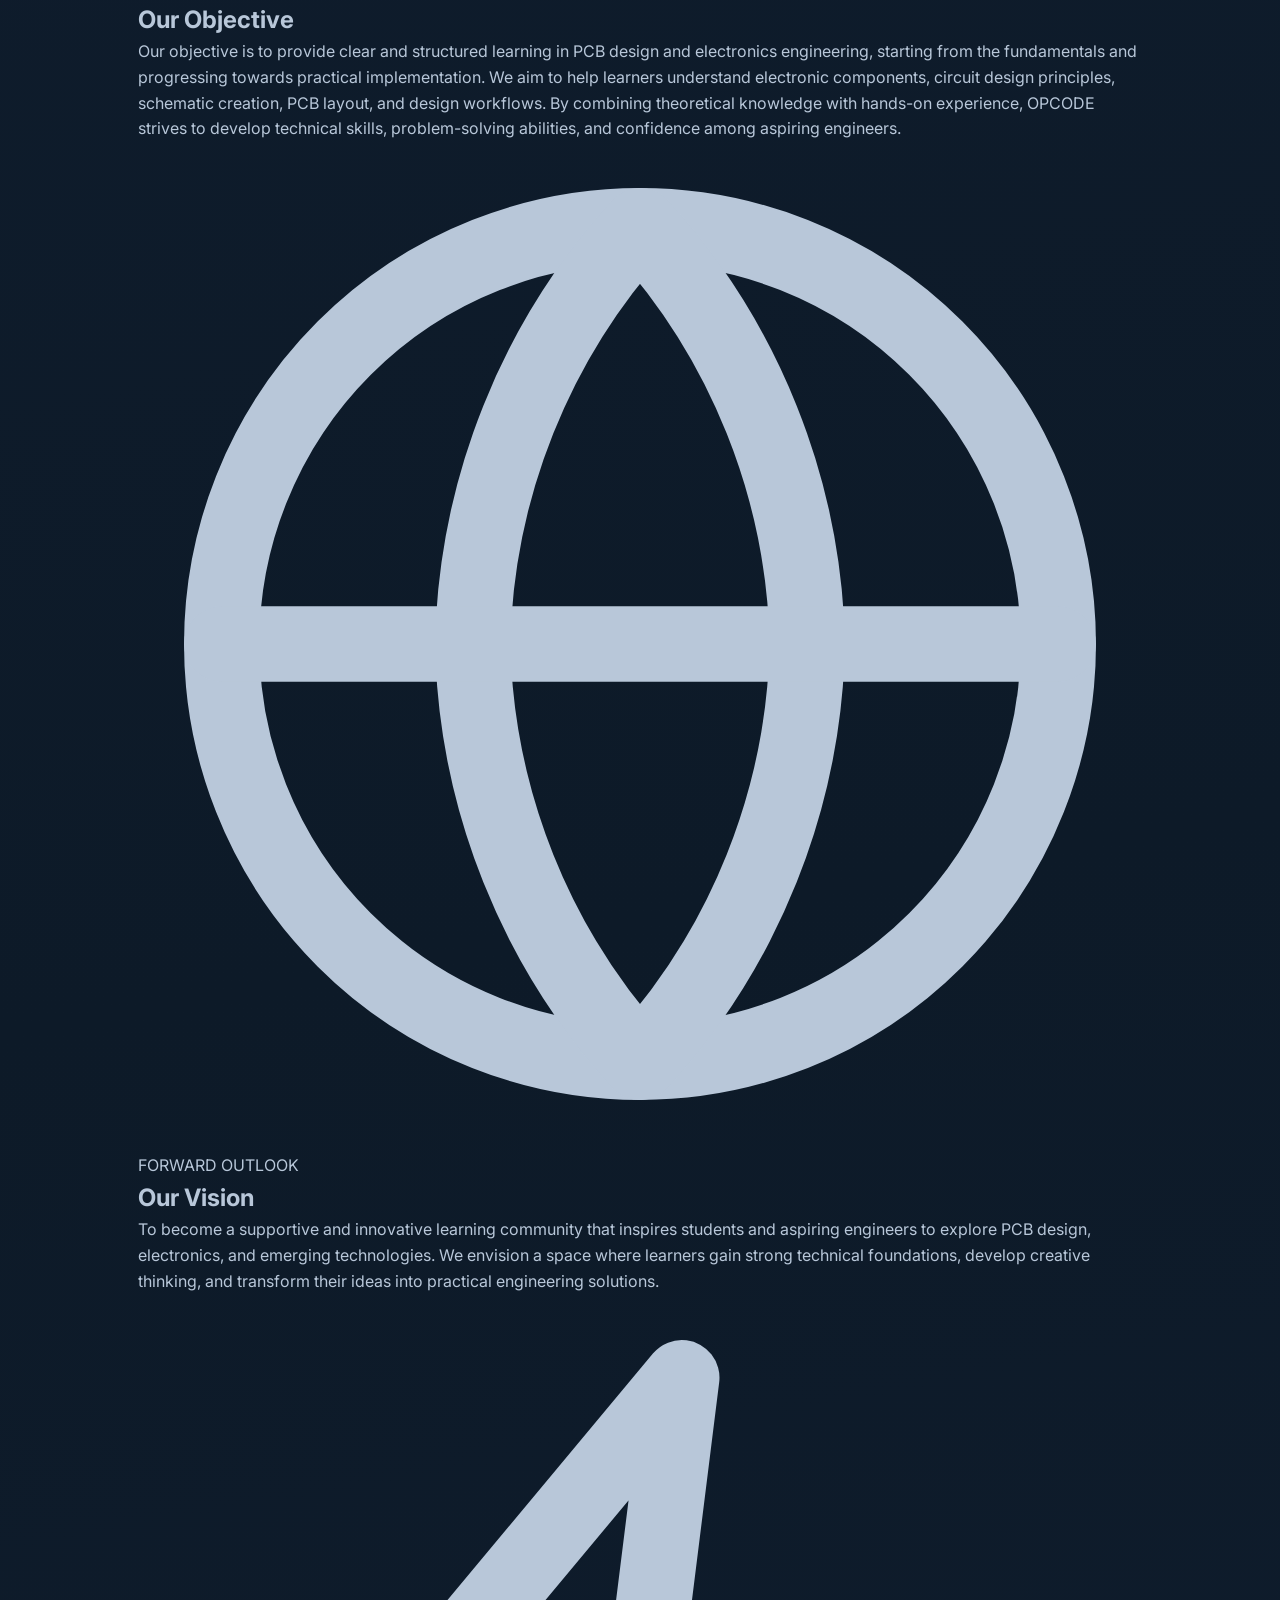
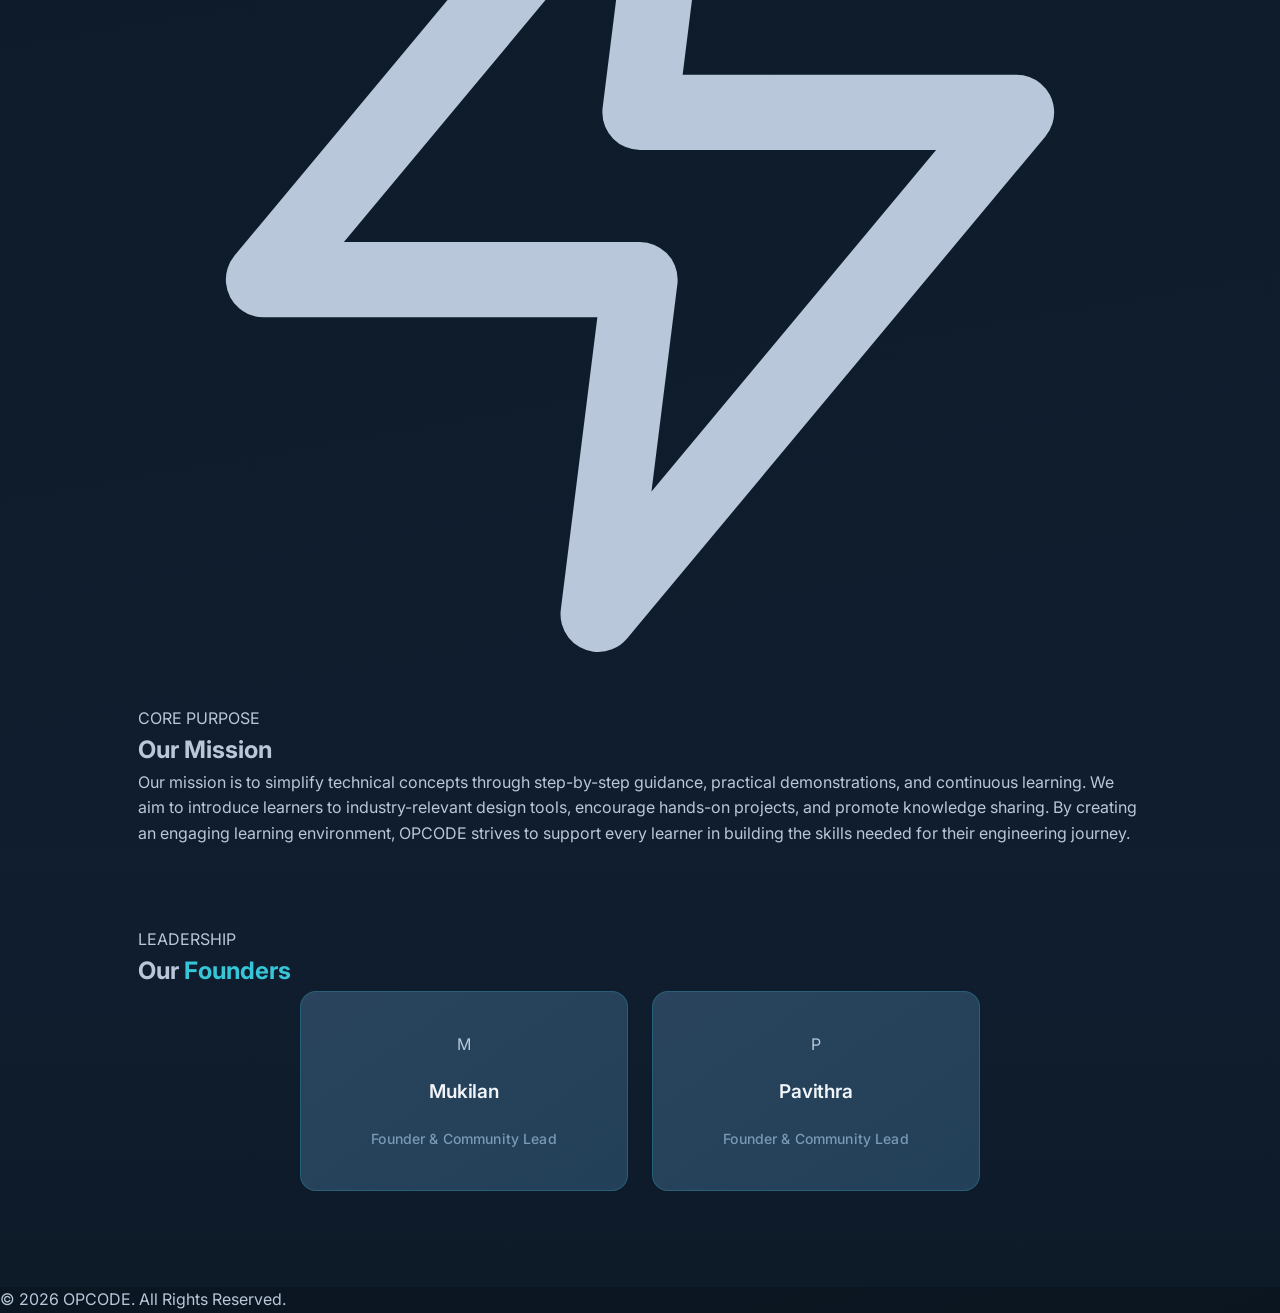
==== commit 6b82ba1b: "Add files via upload" ====
--- a/about.html
+++ b/about.html
@@ -4,28 +4,34 @@
   <meta charset="UTF-8">
   <meta name="viewport" content="width=device-width, initial-scale=1.0">
   <title>About Us – OPCODE | Open Platform Community of Design Engineers</title>
-  <meta name="description" content="Learn about OPCODE – our mission, vision, objective, and the founders behind this engineering community.">
-
-  <!-- Inter Font -->
+  <meta name="description" content="OPCODE is a learning-focused engineering community dedicated to PCB design and electronics engineering. Learn about our objective, vision, mission, and founders.">
+
+  <!-- Google Fonts: Manrope (Headings) & Inter (Body) -->
   <link rel="preconnect" href="https://fonts.googleapis.com">
   <link rel="preconnect" href="https://fonts.gstatic.com" crossorigin>
-  <link href="https://fonts.googleapis.com/css2?family=Inter:wght@400;500;600;700&display=swap" rel="stylesheet">
-
-  <!-- Shared Stylesheet -->
+  <link href="https://fonts.googleapis.com/css2?family=Inter:wght@400;500;600;700&family=Manrope:wght@600;700;800&display=swap" rel="stylesheet">
+
+  <!-- Shared Theme Stylesheet (Black & Deep Navy theme matching Home page) -->
   <link rel="stylesheet" href="styles.css">
-  <!-- About Page Styles -->
+  <!-- About Us Dedicated Stylesheet -->
   <link rel="stylesheet" href="about.css">
 </head>
-<body>
+<body class="about-page">
 
   <!-- ============================================================
-       HEADER – Identical to homepage
+       HEADER – Identical to Home page header structure & sizing
        ============================================================ -->
   <header class="site-header" id="header">
     <div class="header-container">
-      <!-- Logo links back to homepage -->
+      <!-- Brand Logo (Same path as Home page with automatic fallback) -->
       <a href="index.html" class="logo-link" aria-label="OPCODE Homepage">
-        <img src="assets/opcode-logo-new.png" alt="OPCODE – Open Platform Community of Design Engineers" class="header-logo" width="2172" height="724">
+        <img src="assets/opcode-logo-new.png" 
+             alt="OPCODE – Open Platform Community of Design Engineers" 
+             class="header-logo" 
+             width="2172" 
+             height="724"
+             loading="eager"
+             onerror="if(!this.dataset.retry){this.dataset.retry='1';this.src='opcode-logo-new.png';}else if(this.dataset.retry==='1'){this.dataset.retry='2';this.src='assests/opcode-logo-new.png';}">
       </a>
 
       <!-- Desktop Navigation -->
@@ -33,9 +39,9 @@
         <ul class="nav-list">
           <li class="nav-item"><a href="index.html" class="nav-link">Home</a></li>
           <li class="nav-item"><a href="about.html" class="nav-link active">About Us</a></li>
-          <li class="nav-item"><a href="#course" class="nav-link">Course</a></li>
-          <li class="nav-item"><a href="#core-team" class="nav-link">Core Team</a></li>
-          <li class="nav-item"><a href="#contact-us" class="nav-link">Contact Us</a></li>
+          <li class="nav-item"><a href="index.html#course" class="nav-link">Course</a></li>
+          <li class="nav-item"><a href="index.html#core-team" class="nav-link">Core Team</a></li>
+          <li class="nav-item"><a href="index.html#contact-us" class="nav-link">Contact Us</a></li>
         </ul>
       </nav>
 
@@ -52,153 +58,197 @@
       <ul class="mobile-nav-list">
         <li><a href="index.html" class="mobile-nav-link">Home</a></li>
         <li><a href="about.html" class="mobile-nav-link active">About Us</a></li>
-        <li><a href="#course" class="mobile-nav-link">Course</a></li>
-        <li><a href="#core-team" class="mobile-nav-link">Core Team</a></li>
-        <li><a href="#contact-us" class="mobile-nav-link">Contact Us</a></li>
+        <li><a href="index.html#course" class="mobile-nav-link">Course</a></li>
+        <li><a href="index.html#core-team" class="mobile-nav-link">Core Team</a></li>
+        <li><a href="index.html#contact-us" class="mobile-nav-link">Contact Us</a></li>
       </ul>
     </nav>
   </header>
 
   <!-- ============================================================
-       MAIN CONTENT
+       MAIN CONTENT: About Us Page Sections
        ============================================================ -->
-  <main class="about-main">
-
-    <!-- --------------------------------------------------------
-         PAGE HERO – Page title band
-         -------------------------------------------------------- -->
-    <section class="about-hero" aria-label="About OPCODE">
-      <div class="about-container">
-        <span class="section-eyebrow">Who We Are</span>
-        <h1 class="about-page-title">About <span class="cyan-accent">OPCODE</span></h1>
-        <p class="about-intro-text">
-          OPCODE – Open Platform Community of Design Engineers is an engineering community founded
-          with a vision to bridge the gap between education and industry by connecting students,
-          aspiring engineers, experienced professionals, and industry experts.
+  <main class="about-main" id="about-content">
+
+    <!-- --------------------------------------------------------
+         1. About Us Hero Section
+         -------------------------------------------------------- -->
+    <section class="about-hero" aria-labelledby="about-hero-title">
+      <div class="about-container about-hero-container">
+        <div class="circuit-pill">
+          <span class="circuit-dot"></span>
+          <span class="circuit-tag-text">Engineering Knowledge &amp; Innovation</span>
+        </div>
+        <h1 class="about-hero-title" id="about-hero-title">
+          About <span class="cyan-accent">OPCODE</span>
+        </h1>
+        <p class="about-hero-desc">
+          Building knowledge, developing practical skills, and inspiring innovation in PCB design and electronics engineering.
         </p>
-        <p class="about-intro-text">
-          We believe that engineering growth goes beyond textbooks and classrooms. It comes from
-          sharing knowledge, gaining practical experience, collaborating with others, and learning
-          from real-world challenges.
-        </p>
-      </div>
-    </section>
-
-    <!-- --------------------------------------------------------
-         OVM CARDS – Objective · Vision · Mission
-         -------------------------------------------------------- -->
-    <section class="ovm-section" aria-label="Our Objective, Vision and Mission">
-      <div class="about-container">
-        <div class="ovm-grid">
-
-          <!-- Objective -->
-          <article class="ovm-card">
-            <div class="ovm-icon-wrap" aria-hidden="true">
-              <!-- Target / Crosshair icon -->
-              <svg xmlns="http://www.w3.org/2000/svg" viewBox="0 0 24 24" fill="none" stroke="currentColor" stroke-width="1.6" stroke-linecap="round" stroke-linejoin="round" width="28" height="28">
-                <circle cx="12" cy="12" r="10"/>
-                <circle cx="12" cy="12" r="6"/>
-                <circle cx="12" cy="12" r="2"/>
-                <line x1="12" y1="2" x2="12" y2="4"/>
-                <line x1="12" y1="20" x2="12" y2="22"/>
-                <line x1="2" y1="12" x2="4" y2="12"/>
-                <line x1="20" y1="12" x2="22" y2="12"/>
+      </div>
+    </section>
+
+    <!-- --------------------------------------------------------
+         2. Introduction Section: Who We Are
+         -------------------------------------------------------- -->
+    <section class="about-section intro-section" aria-labelledby="intro-heading">
+      <div class="about-container">
+        <div class="intro-card">
+          <div class="section-badge">
+            <span class="badge-line"></span>
+            <span class="badge-text">COMMUNITY OVERVIEW</span>
+          </div>
+          <h2 class="section-heading" id="intro-heading">Who We Are</h2>
+          <div class="section-subheading">Engineering Ideas Into Reality</div>
+          <div class="content-divider" aria-hidden="true"></div>
+          <p class="justified-paragraph">
+            OPCODE is a learning-focused engineering community dedicated to PCB design and electronics. Our aim is to make technical learning clear, practical, and accessible to learners at every stage. We encourage students to understand concepts from the fundamentals, explore design tools, and develop the confidence to apply their knowledge in real-world projects. Through structured learning and practical guidance, OPCODE aims to create an environment where curiosity leads to creativity and ideas develop into meaningful engineering solutions.
+          </p>
+        </div>
+      </div>
+    </section>
+
+    <!-- --------------------------------------------------------
+         3. Objective Section: Our Objective
+         -------------------------------------------------------- -->
+    <section class="about-section objective-section" aria-labelledby="objective-heading">
+      <div class="about-container">
+        <div class="objective-card">
+          <div class="card-header-row">
+            <div class="card-icon-wrap" aria-hidden="true">
+              <!-- Electronics IC / Microcontroller Icon -->
+              <svg xmlns="http://www.w3.org/2000/svg" viewBox="0 0 24 24" fill="none" stroke="currentColor" stroke-width="1.8" stroke-linecap="round" stroke-linejoin="round" class="card-icon">
+                <rect x="5" y="5" width="14" height="14" rx="2" ry="2"/>
+                <line x1="9" y1="9" x2="15" y2="9"/>
+                <line x1="9" y1="12" x2="15" y2="12"/>
+                <line x1="9" y1="15" x2="15" y2="15"/>
+                <line x1="1" y1="9" x2="5" y2="9"/>
+                <line x1="1" y1="12" x2="5" y2="12"/>
+                <line x1="1" y1="15" x2="5" y2="15"/>
+                <line x1="19" y1="9" x2="23" y2="9"/>
+                <line x1="19" y1="12" x2="23" y2="12"/>
+                <line x1="19" y1="15" x2="23" y2="15"/>
+                <line x1="9" y1="1" x2="9" y2="5"/>
+                <line x1="12" y1="1" x2="12" y2="5"/>
+                <line x1="15" y1="1" x2="15" y2="5"/>
+                <line x1="9" y1="19" x2="9" y2="23"/>
+                <line x1="12" y1="19" x2="12" y2="23"/>
+                <line x1="15" y1="19" x2="15" y2="23"/>
               </svg>
             </div>
-            <h2 class="ovm-heading">Our Objective</h2>
-            <p class="ovm-body">
-              To create an open and inclusive engineering platform where students and professionals
-              can share knowledge, explore new technologies, gain practical experience, participate
-              in technical workshops, collaborate on projects, and grow together through continuous
-              learning and innovation.
+            <div>
+              <div class="card-kicker">STRATEGIC GOALS</div>
+              <h2 class="card-heading" id="objective-heading">Our Objective</h2>
+            </div>
+          </div>
+          <p class="justified-paragraph">
+            Our objective is to provide clear and structured learning in PCB design and electronics engineering, starting from the fundamentals and progressing towards practical implementation. We aim to help learners understand electronic components, circuit design principles, schematic creation, PCB layout, and design workflows. By combining theoretical knowledge with hands-on experience, OPCODE strives to develop technical skills, problem-solving abilities, and confidence among aspiring engineers.
+          </p>
+        </div>
+      </div>
+    </section>
+
+    <!-- --------------------------------------------------------
+         4 & 5. Vision & Mission Section
+         -------------------------------------------------------- -->
+    <section class="about-section vm-section" aria-label="Our Vision and Mission">
+      <div class="about-container">
+        <div class="vm-grid">
+
+          <!-- Vision Card -->
+          <article class="vm-card" aria-labelledby="vision-heading">
+            <div class="card-header-row">
+              <div class="card-icon-wrap" aria-hidden="true">
+                <!-- High-tech Scope / Vision Icon -->
+                <svg xmlns="http://www.w3.org/2000/svg" viewBox="0 0 24 24" fill="none" stroke="currentColor" stroke-width="1.8" stroke-linecap="round" stroke-linejoin="round" class="card-icon">
+                  <circle cx="12" cy="12" r="10"/>
+                  <path d="M12 2a15.3 15.3 0 0 1 4 10 15.3 15.3 0 0 1-4 10 15.3 15.3 0 0 1-4-10 15.3 15.3 0 0 1 4-10z"/>
+                  <line x1="2" y1="12" x2="22" y2="12"/>
+                </svg>
+              </div>
+              <div>
+                <div class="card-kicker">FORWARD OUTLOOK</div>
+                <h2 class="card-heading" id="vision-heading">Our Vision</h2>
+              </div>
+            </div>
+            <p class="justified-paragraph">
+              To become a supportive and innovative learning community that inspires students and aspiring engineers to explore PCB design, electronics, and emerging technologies. We envision a space where learners gain strong technical foundations, develop creative thinking, and transform their ideas into practical engineering solutions.
             </p>
           </article>
 
-          <!-- Vision -->
-          <article class="ovm-card">
-            <div class="ovm-icon-wrap" aria-hidden="true">
-              <!-- Eye / Vision icon -->
-              <svg xmlns="http://www.w3.org/2000/svg" viewBox="0 0 24 24" fill="none" stroke="currentColor" stroke-width="1.6" stroke-linecap="round" stroke-linejoin="round" width="28" height="28">
-                <path d="M1 12s4-8 11-8 11 8 11 8-4 8-11 8-11-8-11-8z"/>
-                <circle cx="12" cy="12" r="3"/>
-              </svg>
-            </div>
-            <h2 class="ovm-heading">Our Vision</h2>
-            <p class="ovm-body">
-              To build a strong and collaborative engineering community that bridges the gap between
-              academic education and industry, inspiring individuals to become skilled engineers,
-              creative thinkers, and innovators.
+          <!-- Mission Card -->
+          <article class="vm-card" aria-labelledby="mission-heading">
+            <div class="card-header-row">
+              <div class="card-icon-wrap" aria-hidden="true">
+                <!-- Electronics Signal Circuit Icon -->
+                <svg xmlns="http://www.w3.org/2000/svg" viewBox="0 0 24 24" fill="none" stroke="currentColor" stroke-width="1.8" stroke-linecap="round" stroke-linejoin="round" class="card-icon">
+                  <polygon points="13 2 3 14 12 14 11 22 21 10 12 10 13 2"/>
+                </svg>
+              </div>
+              <div>
+                <div class="card-kicker">CORE PURPOSE</div>
+                <h2 class="card-heading" id="mission-heading">Our Mission</h2>
+              </div>
+            </div>
+            <p class="justified-paragraph">
+              Our mission is to simplify technical concepts through step-by-step guidance, practical demonstrations, and continuous learning. We aim to introduce learners to industry-relevant design tools, encourage hands-on projects, and promote knowledge sharing. By creating an engaging learning environment, OPCODE strives to support every learner in building the skills needed for their engineering journey.
             </p>
           </article>
 
-          <!-- Mission -->
-          <article class="ovm-card">
-            <div class="ovm-icon-wrap" aria-hidden="true">
-              <!-- Rocket / Mission icon -->
-              <svg xmlns="http://www.w3.org/2000/svg" viewBox="0 0 24 24" fill="none" stroke="currentColor" stroke-width="1.6" stroke-linecap="round" stroke-linejoin="round" width="28" height="28">
-                <path d="M4.5 16.5c-1.5 1.26-2 5-2 5s3.74-.5 5-2c.71-.84.7-2.13-.09-2.91a2.18 2.18 0 0 0-2.91-.09z"/>
-                <path d="m12 15-3-3a22 22 0 0 1 2-3.95A12.88 12.88 0 0 1 22 2c0 2.72-.78 7.5-6 11a22.35 22.35 0 0 1-4 2z"/>
-                <path d="M9 12H4s.55-3.03 2-4c1.62-1.08 5 0 5 0"/>
-                <path d="M12 15v5s3.03-.55 4-2c1.08-1.62 0-5 0-5"/>
-              </svg>
-            </div>
-            <h2 class="ovm-heading">Our Mission</h2>
-            <p class="ovm-body">
-              To provide an environment where aspiring engineers can learn new technologies,
-              participate in technical workshops, exchange knowledge, collaborate on real-world
-              projects, and develop practical engineering skills.
-            </p>
-          </article>
-
-        </div>
-      </div>
-    </section>
-
-    <!-- --------------------------------------------------------
-         FOUNDERS SECTION
-         -------------------------------------------------------- -->
-    <section class="founders-section" aria-label="Our Founders">
-      <div class="about-container">
-        <div class="section-label-row">
-          <span class="section-eyebrow">The People Behind OPCODE</span>
-          <h2 class="section-title">Our <span class="cyan-accent">Founders</span></h2>
+        </div>
+      </div>
+    </section>
+
+    <!-- --------------------------------------------------------
+         6. Founders Section: Our Founders
+         Two cards side by side (Mukilan left, Pavithra right)
+         -------------------------------------------------------- -->
+    <section class="about-section founders-section" aria-labelledby="founders-heading">
+      <div class="about-container">
+        <div class="founders-header-wrap">
+          <div class="section-badge">
+            <span class="badge-line"></span>
+            <span class="badge-text">LEADERSHIP</span>
+          </div>
+          <h2 class="section-heading founders-main-heading" id="founders-heading">
+            Our <span class="cyan-accent">Founders</span>
+          </h2>
         </div>
 
         <div class="founders-grid">
-
-          <!-- Founder 1 -->
-          <article class="founder-card">
-            <div class="founder-avatar" aria-hidden="true">
-              <span class="founder-initials">M</span>
-              <!-- Subtle circuit ring decoration -->
-              <div class="avatar-ring"></div>
-            </div>
-            <div class="founder-info">
-              <h3 class="founder-name">Mukilan</h3>
-              <span class="founder-role">Founder &amp; Community Lead</span>
-            </div>
-          </article>
-
-          <!-- Founder 2 -->
-          <article class="founder-card">
-            <div class="founder-avatar" aria-hidden="true">
-              <span class="founder-initials">P</span>
-              <div class="avatar-ring"></div>
-            </div>
-            <div class="founder-info">
-              <h3 class="founder-name">Pavithra</h3>
-              <span class="founder-role">Founder &amp; Community Lead</span>
-            </div>
-          </article>
-
+          <!-- LEFT CARD: Mukilan -->
+          <article class="founder-card" aria-label="Mukilan - Founder &amp; Community Lead">
+            <div class="founder-badge" aria-hidden="true">
+              <span class="founder-initial">M</span>
+            </div>
+            <h3 class="founder-name">Mukilan</h3>
+            <p class="founder-role">Founder &amp; Community Lead</p>
+          </article>
+
+          <!-- RIGHT CARD: Pavithra -->
+          <article class="founder-card" aria-label="Pavithra - Founder &amp; Community Lead">
+            <div class="founder-badge" aria-hidden="true">
+              <span class="founder-initial">P</span>
+            </div>
+            <h3 class="founder-name">Pavithra</h3>
+            <p class="founder-role">Founder &amp; Community Lead</p>
+          </article>
         </div>
       </div>
     </section>
 
   </main>
 
-  <!-- JavaScript (shared – handles mobile nav) -->
+  <!-- ============================================================
+       FOOTER – Matching Home page deep black theme
+       ============================================================ -->
+  <footer class="site-footer" role="contentinfo">
+    <div class="footer-container">
+      <p class="footer-copy">&copy; 2026 OPCODE. All Rights Reserved.</p>
+    </div>
+  </footer>
+
+  <!-- JavaScript: Shared controller handling mobile nav, active links, and scroll -->
   <script src="script.js"></script>
 </body>
 </html>
-
